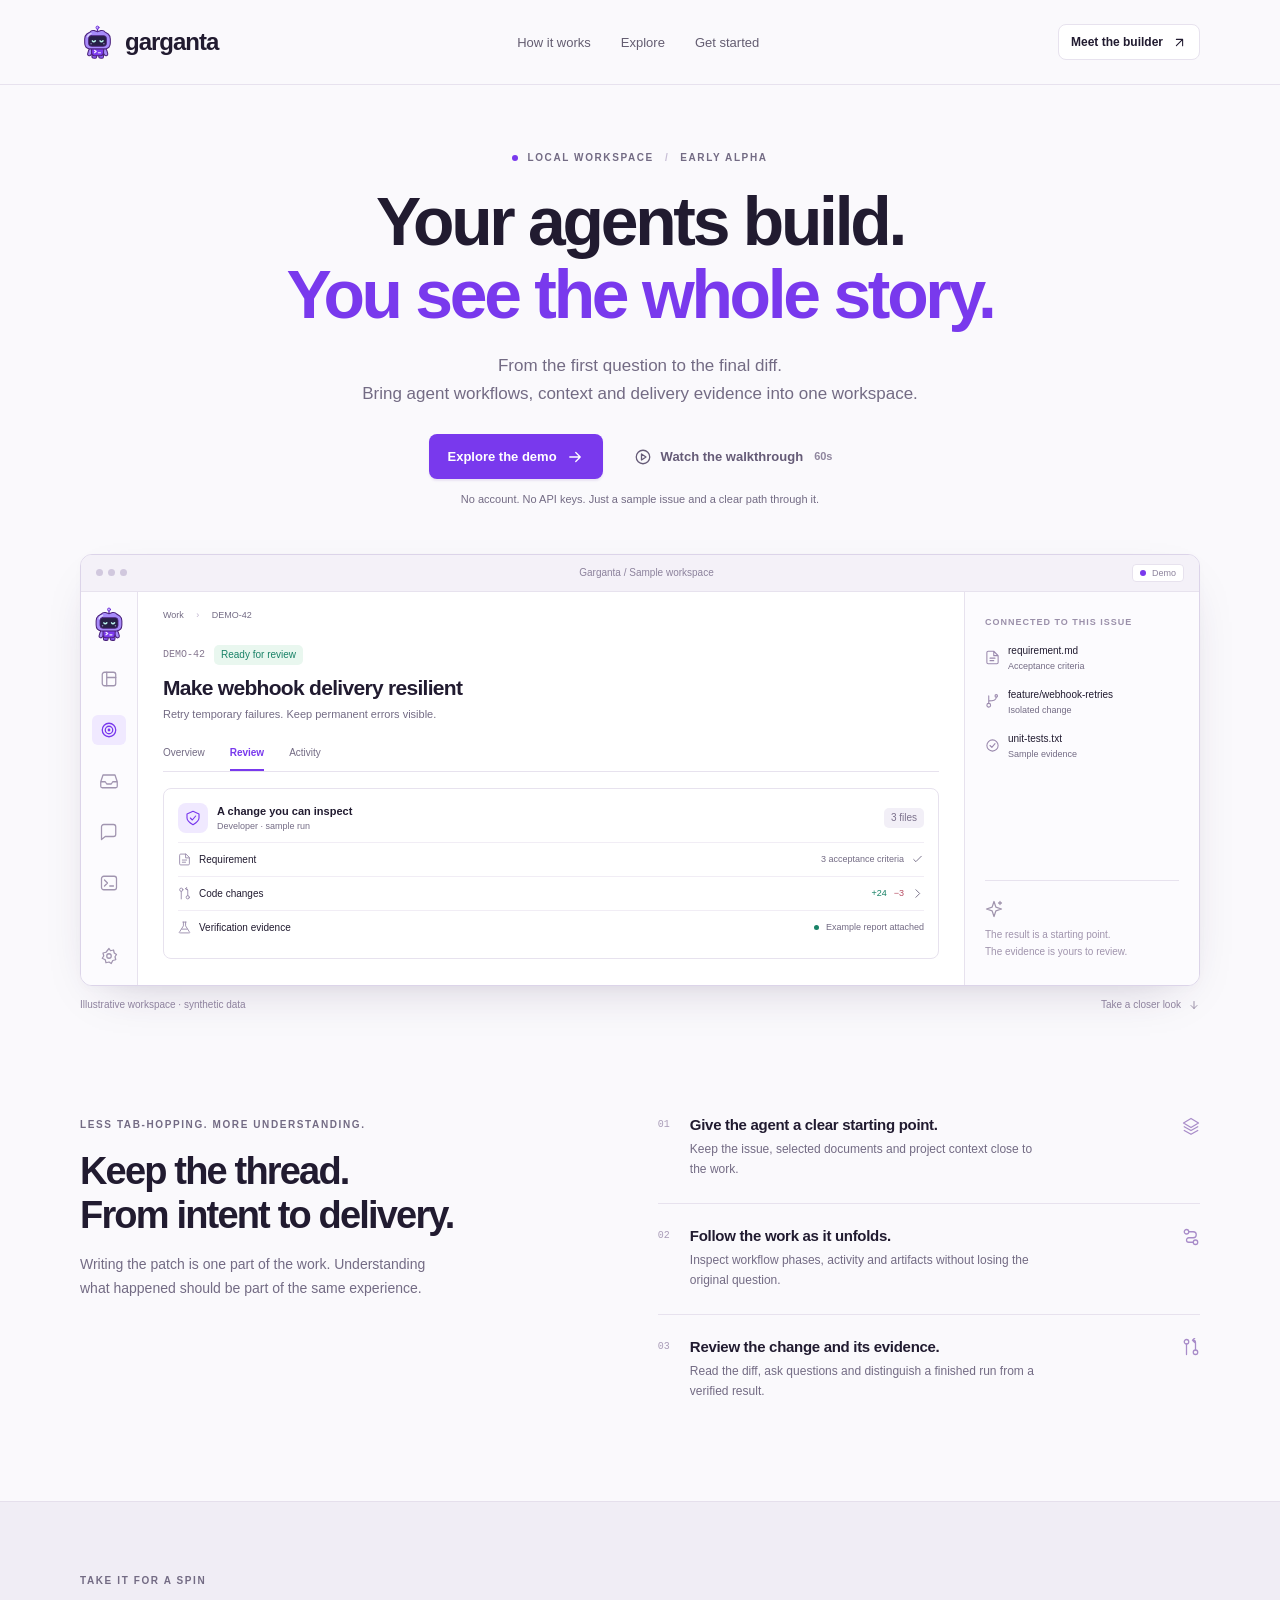
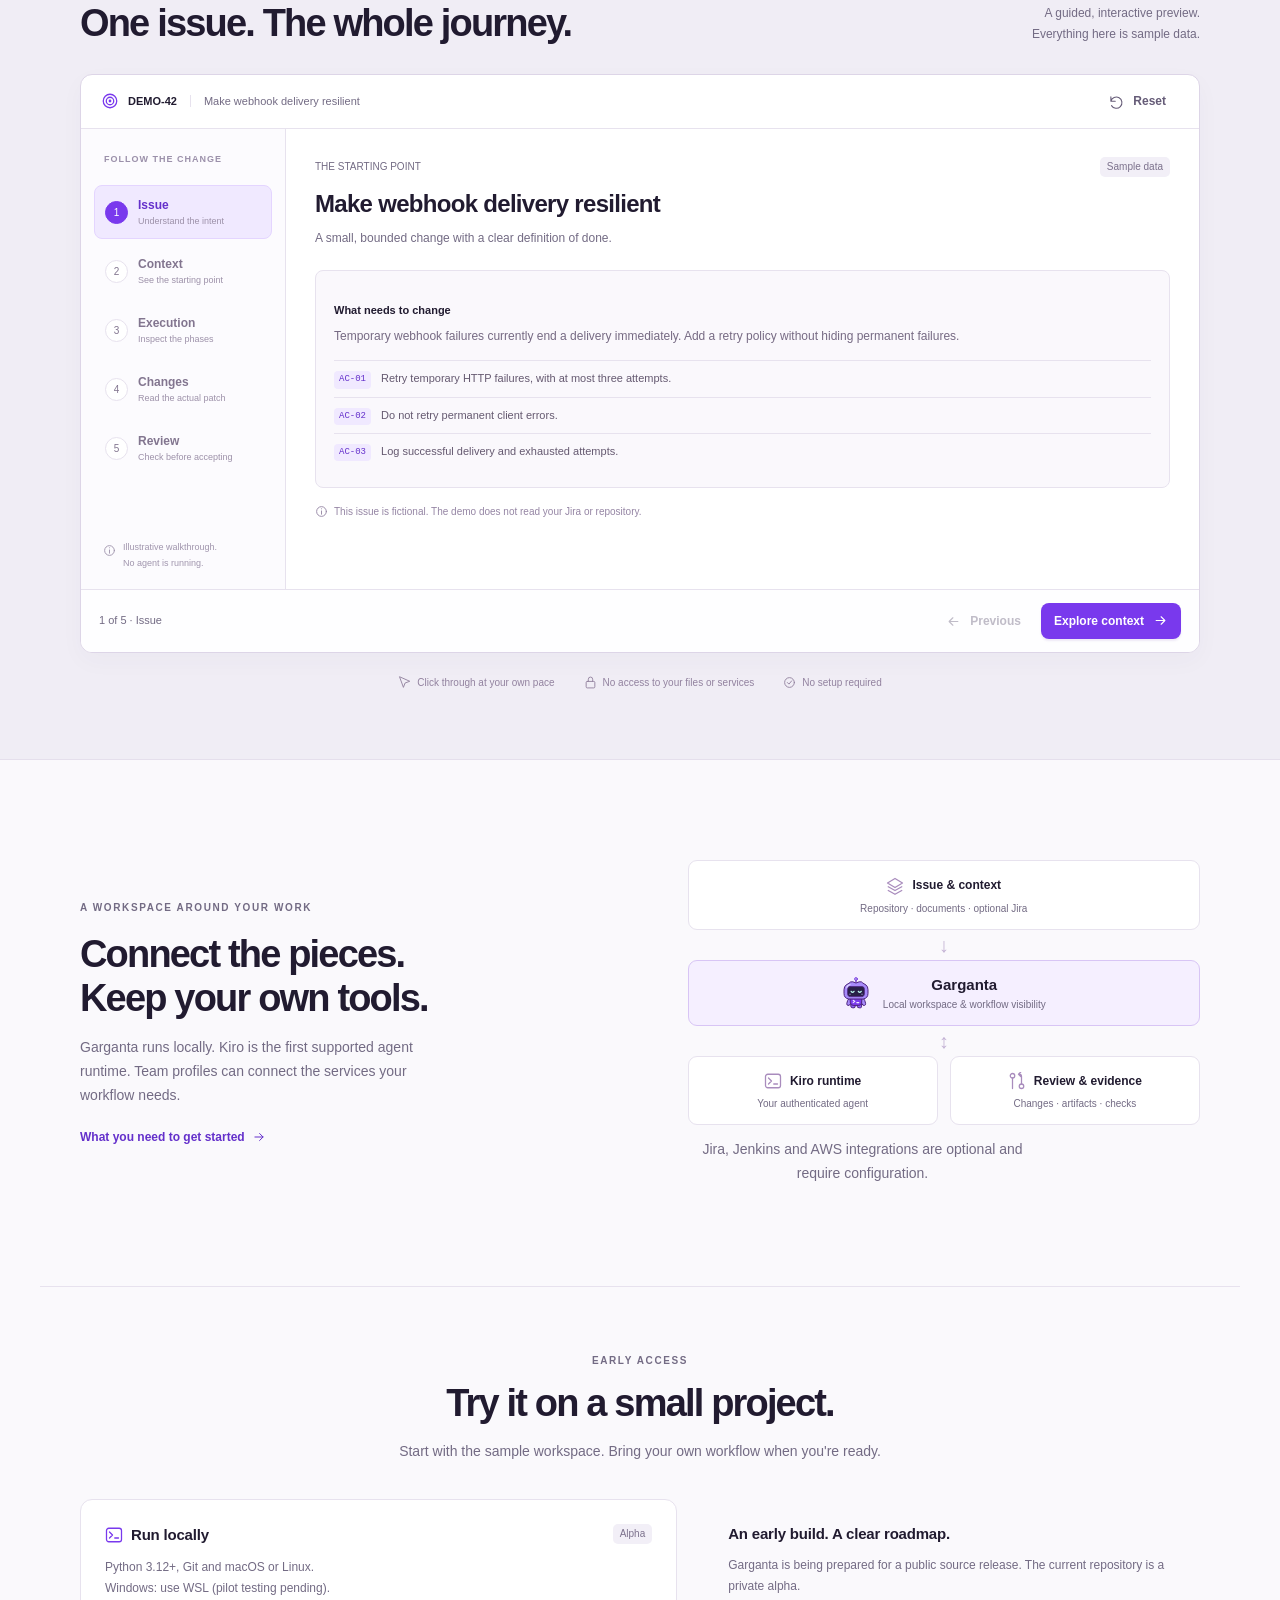
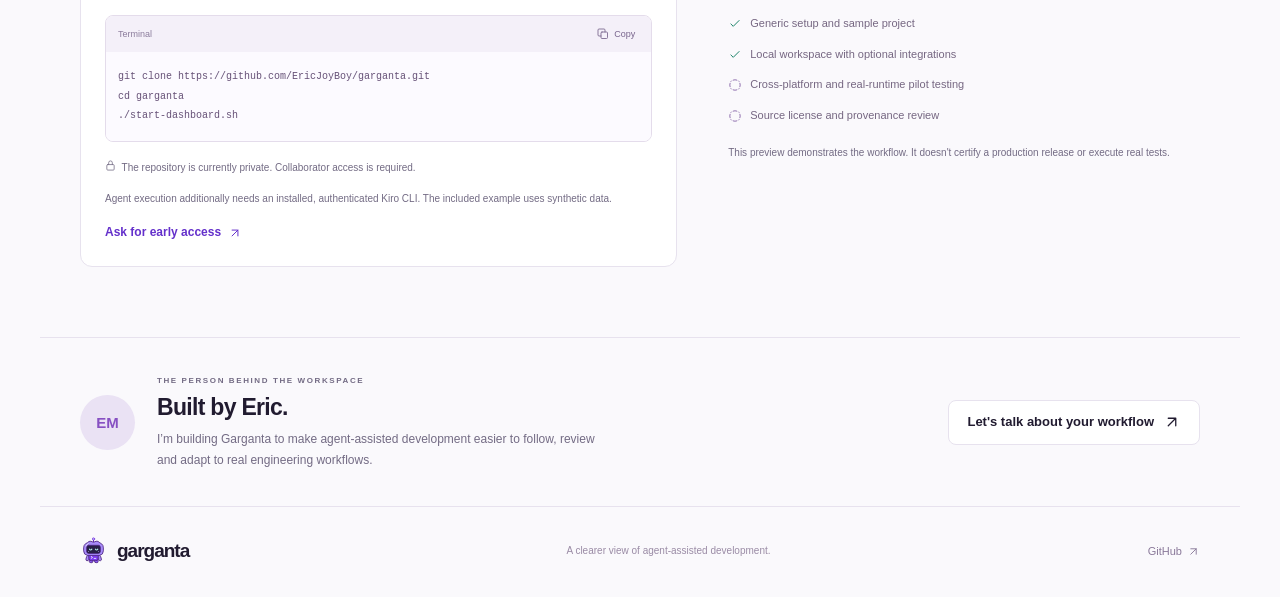
==== index.html @ 580b49d2 "Publish Garganta landing page and sample demo" ====
<!doctype html>
<html lang="en">
<head>
<meta charset="utf-8"><meta name="viewport" content="width=device-width, initial-scale=1">
<meta name="theme-color" content="#faf9fc">
<title>Garganta — From issue to evidence</title>
<meta name="description" content="A local workspace for AI development agents. Follow an issue from context to code, inspect the diff, and review the evidence. Explore the guided demo.">
<meta property="og:title" content="Garganta — From issue to evidence">
<meta property="og:description" content="Your agents build. You see the whole story. Explore an interactive walkthrough with sample data.">
<link rel="canonical" href="https://ericjoyboy.github.io/garganta-website/"><meta property="og:url" content="https://ericjoyboy.github.io/garganta-website/"><meta property="og:type" content="website"><meta property="og:image" content="https://ericjoyboy.github.io/garganta-website/assets/walkthrough-poster.png">
<meta name="twitter:card" content="summary_large_image"><link rel="icon" type="image/svg+xml" href="./assets/robot.svg">
<link rel="stylesheet" href="./style.css"><script defer src="./app.js"></script>
</head>
<body>
<a class="skip-link" href="#main">Skip to content</a>
<header class="site-header"><nav class="nav wrap" aria-label="Main navigation">
<a class="brand" href="#" aria-label="Garganta home"><img src="./assets/robot.svg" width="35" height="42" alt=""><span>garganta</span></a>
<div class="nav-links"><a href="#how-it-works">How it works</a><a href="#demo">Explore</a><a href="#get-started">Get started</a></div>
<a class="button button-small button-outline nav-cta" href="https://github.com/EricJoyBoy" target="_blank" rel="noopener noreferrer">Meet the builder <span data-icon="arrow-up-right"></span></a>
</nav></header>
<main id="main">
<section class="hero wrap">
<div class="eyebrow"><span class="status-dot"></span> LOCAL WORKSPACE <span class="eyebrow-divider">/</span> EARLY ALPHA</div>
<h1>Your agents build.<br><span>You see the whole story.</span></h1>
<p class="hero-copy">From the first question to the final diff.<br class="desktop-break"> Bring agent workflows, context and delivery evidence into one workspace.</p>
<div class="hero-actions"><a class="button button-primary" href="#demo">Explore the demo <span data-icon="arrow-right"></span></a><button class="button button-quiet" id="watch-button"><span data-icon="play-circle"></span> Watch the walkthrough <span class="duration">60s</span></button></div>
<p class="microcopy">No account. No API keys. Just a sample issue and a clear path through it.</p>
<div class="hero-product" aria-label="Illustrative preview of the Garganta workspace">
<div class="product-titlebar"><div class="window-dots"><i></i><i></i><i></i></div><span>Garganta / Sample workspace</span><span class="tag"><span class="status-dot"></span> Demo</span></div>
<div class="product-body">
<aside class="preview-nav" aria-hidden="true"><img src="./assets/robot.svg" alt="" width="30" height="37"><span data-icon="layout"></span><span class="preview-nav-active" data-icon="target"></span><span data-icon="inbox"></span><span data-icon="message-square"></span><span data-icon="terminal"></span><span class="preview-bottom" data-icon="settings"></span></aside>
<div class="preview-content"><div class="preview-breadcrumb">Work <span>›</span> DEMO-42</div><div class="preview-issue-meta"><span class="mono">DEMO-42</span><span class="badge badge-green">Ready for review</span></div><h2>Make webhook delivery resilient</h2><p class="preview-description">Retry temporary failures. Keep permanent errors visible.</p>
<div class="preview-tabs"><span>Overview</span><span class="selected">Review</span><span>Activity</span></div>
<div class="preview-review"><div class="review-title"><span class="icon-tile" data-icon="shield-check"></span><div><strong>A change you can inspect</strong><small>Developer · sample run</small></div><span class="badge badge-muted">3 files</span></div><div class="preview-review-row"><span data-icon="file-text"></span><strong>Requirement</strong><span class="row-trailing">3 acceptance criteria <span data-icon="check"></span></span></div><div class="preview-review-row"><span data-icon="git-pull-request"></span><strong>Code changes</strong><span class="row-trailing"><span class="plus">+24</span> <span class="minus">−3</span> <span data-icon="chevron-right"></span></span></div><div class="preview-review-row"><span data-icon="flask"></span><strong>Verification evidence</strong><span class="row-trailing"><span class="dot-green"></span> Example report attached</span></div></div>
</div><aside class="preview-context"><div class="aside-label">CONNECTED TO THIS ISSUE</div><div class="context-line"><span data-icon="file-text"></span><div>requirement.md<small>Acceptance criteria</small></div></div><div class="context-line"><span data-icon="git-branch"></span><div>feature/webhook-retries<small>Isolated change</small></div></div><div class="context-line"><span data-icon="check-circle"></span><div>unit-tests.txt<small>Sample evidence</small></div></div><div class="preview-note"><span data-icon="sparkles"></span><p>The result is a starting point.<br>The evidence is yours to review.</p></div></aside>
</div>
</div>
<div class="preview-caption"><span>Illustrative workspace · synthetic data</span><a href="#demo">Take a closer look <span data-icon="arrow-down"></span></a></div>
</section>
<section class="principles wrap" id="how-it-works"><div class="section-intro"><p class="eyebrow">LESS TAB-HOPPING. MORE UNDERSTANDING.</p><h2>Keep the thread.<br>From intent to delivery.</h2><p>Writing the patch is one part of the work. Understanding what happened should be part of the same experience.</p></div><div class="principle-list"><article><span class="principle-number">01</span><div><h3>Give the agent a clear starting point.</h3><p>Keep the issue, selected documents and project context close to the work.</p></div><span data-icon="layers"></span></article><article><span class="principle-number">02</span><div><h3>Follow the work as it unfolds.</h3><p>Inspect workflow phases, activity and artifacts without losing the original question.</p></div><span data-icon="route"></span></article><article><span class="principle-number">03</span><div><h3>Review the change and its evidence.</h3><p>Read the diff, ask questions and distinguish a finished run from a verified result.</p></div><span data-icon="git-pull-request"></span></article></div></section>
<section class="demo-section" id="demo"><div class="wrap"><div class="demo-section-heading"><div><p class="eyebrow">TAKE IT FOR A SPIN</p><h2>One issue. The whole journey.</h2></div><p>A guided, interactive preview.<br>Everything here is sample data.</p></div>
<div class="demo-shell"><div class="demo-toolbar"><div><span data-icon="target"></span><strong>DEMO-42</strong><span class="toolbar-separator"></span><span class="demo-toolbar-title">Make webhook delivery resilient</span></div><button id="reset-demo" class="button button-small button-quiet"><span data-icon="rotate-ccw"></span> Reset</button></div>
<div class="demo-layout"><nav class="demo-steps" aria-label="Demo stages"><p class="aside-label">FOLLOW THE CHANGE</p><div id="step-navigation"></div><div class="demo-sample-label"><span data-icon="info"></span><p>Illustrative walkthrough.<br>No agent is running.</p></div></nav><div class="demo-panel" id="demo-panel" tabindex="-1"></div></div>
<div class="demo-footer"><span id="demo-progress" class="microcopy"></span><div><button id="previous-step" class="button button-small button-quiet"><span data-icon="arrow-left"></span> Previous</button><button id="next-step" class="button button-small button-primary">Explore context <span data-icon="arrow-right"></span></button></div></div></div>
<div class="demo-reassurance"><span><span data-icon="mouse-pointer"></span> Click through at your own pace</span><span><span data-icon="lock"></span> No access to your files or services</span><span><span data-icon="check-circle"></span> No setup required</span></div>
</div></section>
<section class="architecture wrap"><div><p class="eyebrow">A WORKSPACE AROUND YOUR WORK</p><h2>Connect the pieces.<br>Keep your own tools.</h2><p>Garganta runs locally. Kiro is the first supported agent runtime. Team profiles can connect the services your workflow needs.</p><a class="text-link" href="#get-started">What you need to get started <span data-icon="arrow-right"></span></a></div><div class="architecture-diagram" aria-label="Garganta connects the issue and context, Kiro runtime, and review evidence"><div class="diagram-node"><span data-icon="layers"></span><strong>Issue & context</strong><small>Repository · documents · optional Jira</small></div><div class="diagram-connector">↓</div><div class="diagram-node diagram-primary"><img src="./assets/robot.svg" alt="" width="28" height="34"><div><strong>Garganta</strong><small>Local workspace & workflow visibility</small></div></div><div class="diagram-connector">↕</div><div class="diagram-pair"><div class="diagram-node"><span data-icon="terminal"></span><strong>Kiro runtime</strong><small>Your authenticated agent</small></div><div class="diagram-node"><span data-icon="git-pull-request"></span><strong>Review & evidence</strong><small>Changes · artifacts · checks</small></div></div><p class="diagram-caption">Jira, Jenkins and AWS integrations are optional and require configuration.</p></div></section>
<section class="start-section wrap" id="get-started"><div class="start-heading"><p class="eyebrow">EARLY ACCESS</p><h2>Try it on a small project.</h2><p>Start with the sample workspace. Bring your own workflow when you're ready.</p></div><div class="start-grid"><article class="installation"><div class="installation-title"><span data-icon="terminal"></span><h3>Run locally</h3><span class="badge badge-muted">Alpha</span></div><p>Python 3.12+, Git and macOS or Linux.<br>Windows: use WSL (pilot testing pending).</p><div class="command-block"><div><span>Terminal</span><button id="copy-install" aria-label="Copy installation commands"><span data-icon="copy"></span><span id="copy-label">Copy</span></button></div><pre><code>git clone https://github.com/EricJoyBoy/garganta.git
cd garganta
./start-dashboard.sh</code></pre></div><p class="installation-note"><span data-icon="lock"></span> The repository is currently private. Collaborator access is required.</p><p class="installation-note">Agent execution additionally needs an installed, authenticated Kiro CLI. The included example uses synthetic data.</p><a class="text-link" href="https://github.com/EricJoyBoy" target="_blank" rel="noopener noreferrer">Ask for early access <span data-icon="arrow-up-right"></span></a></article><article class="release-status"><h3>An early build. A clear roadmap.</h3><p>Garganta is being prepared for a public source release. The current repository is a private alpha.</p><ul><li><span data-icon="check"></span> Generic setup and sample project</li><li><span data-icon="check"></span> Local workspace with optional integrations</li><li><span data-icon="circle-dashed"></span> Cross-platform and real-runtime pilot testing</li><li><span data-icon="circle-dashed"></span> Source license and provenance review</li></ul><p class="status-footnote">This preview demonstrates the workflow. It doesn't certify a production release or execute real tests.</p></article></div></section>
<section class="builder-section wrap" id="builder"><div class="builder-mark">EM</div><div><p class="eyebrow">THE PERSON BEHIND THE WORKSPACE</p><h2>Built by Eric.</h2><p>I’m building Garganta to make agent-assisted development easier to follow, review and adapt to real engineering workflows.</p></div><a class="button button-outline" href="https://github.com/EricJoyBoy" target="_blank" rel="noopener noreferrer">Let's talk about your workflow <span data-icon="arrow-up-right"></span></a></section>
</main>
<footer class="wrap site-footer"><a class="brand" href="#"><img src="./assets/robot.svg" width="27" height="33" alt=""><span>garganta</span></a><span>A clearer view of agent-assisted development.</span><a href="https://github.com/EricJoyBoy" target="_blank" rel="noopener noreferrer">GitHub <span data-icon="arrow-up-right"></span></a></footer>
<dialog id="walkthrough-dialog" aria-labelledby="walkthrough-title"><div class="dialog-top"><div><p class="eyebrow">60-SECOND WALKTHROUGH</p><h2 id="walkthrough-title">From issue to evidence.</h2></div><button id="close-walkthrough" class="icon-button" aria-label="Close walkthrough"><span data-icon="x"></span></button></div><p class="walkthrough-disclaimer">Visual walkthrough · synthetic data · no live agent execution</p><video id="walkthrough-video" controls playsinline preload="none" poster="./assets/walkthrough-poster.png"><source src="./assets/walkthrough.webm" type="video/webm"><track kind="captions" src="./assets/walkthrough.vtt" srclang="en" label="English" default>Your browser does not support this video.</video><a class="text-link" href="#demo" id="try-after-video">Explore it yourself <span data-icon="arrow-right"></span></a></dialog>
<div class="toast" id="toast" role="status" aria-live="polite"></div>
</body></html>
---- style.css ----
:root{--bg:#faf9fc;--surface:#fff;--ink:#211b30;--muted:#736b84;--line:#e7e2ee;--purple:#7939ed;--purple-dark:#6430cb;--purple-soft:#f0e9ff;--green:#198267;--green-soft:#e9f7ef;--red:#b74b61;--radius:12px;font-family:Inter,ui-sans-serif,-apple-system,BlinkMacSystemFont,"Segoe UI",sans-serif;color:var(--ink);background:var(--bg);font-synthesis:none;scroll-behavior:auto;scroll-padding-top:90px}*{box-sizing:border-box}body{margin:0}button,a,input{ -webkit-tap-highlight-color:transparent}button{font:inherit;cursor:pointer}button:disabled{cursor:default;opacity:.4}a{color:inherit;text-decoration:none}button,a{touch-action:manipulation}button:focus-visible,a:focus-visible,[tabindex]:focus-visible{outline:3px solid #b493f5;outline-offset:4px}button:focus:not(:focus-visible),[tabindex]:focus:not(:focus-visible){outline:none}svg{display:inline-block;width:18px;height:18px;vertical-align:middle;flex-shrink:0}h1,h2,h3,p{margin:0}h1,h2{font-weight:650;letter-spacing:-.048em}p{line-height:1.7}.wrap{max-width:1200px;margin:auto;padding-left:40px;padding-right:40px}.site-header{border-bottom:1px solid var(--line);background:rgba(250,249,252,.95)}.nav{height:84px;display:flex;align-items:center;justify-content:space-between;gap:30px}.brand{display:inline-flex;align-items:center;gap:10px;font-size:24px;font-weight:720;letter-spacing:-1px}.brand img{object-fit:contain}.nav-links{display:flex;align-items:center;gap:30px;font-size:13px;font-weight:500;color:#645d71}.nav-links a:hover{color:var(--purple)}.button{display:inline-flex;align-items:center;justify-content:center;gap:9px;min-height:45px;padding:11px 18px;font-size:13px;font-weight:600;border-radius:8px;border:1px solid transparent;transition:background .16s,box-shadow .16s,transform .16s;line-height:1.35;white-space:nowrap}.button-primary{background:var(--purple);color:white;box-shadow:0 2px 2px #6030a41a}.button-primary:hover{background:var(--purple-dark);box-shadow:0 4px 12px #7636d52a;transform:translateY(-1px)}.button-outline{background:var(--surface);border-color:var(--line)}.button-outline:hover{border-color:#c9b7e6;background:#faf7ff}.button-quiet{color:#655b77;background:transparent}.button-quiet:hover{background:var(--purple-soft);color:var(--purple-dark)}.button-small{padding:8px 12px;min-height:36px;font-size:12px}.button-small svg{width:15px;height:15px}.duration{color:#8f869e;font-size:11px;margin-left:2px}.hero{text-align:center;padding-top:67px}.eyebrow{font-size:10px;font-weight:650;letter-spacing:1.6px;color:var(--muted);display:flex;gap:9px;align-items:center}.hero>.eyebrow{justify-content:center}.eyebrow-divider{color:#c7bed5;margin:0 2px}.status-dot{display:inline-block;width:6px;height:6px;background:var(--purple);border-radius:50%;flex-shrink:0}.hero h1{font-size:clamp(42px,5.3vw,69px);line-height:1.08;margin:22px 0 20px}.hero h1>span{color:var(--purple)}.hero-copy{font-size:17px;color:var(--muted);line-height:1.7}.hero-actions{display:flex;align-items:center;justify-content:center;gap:12px;margin:25px 0 12px}.microcopy{font-size:11px;color:var(--muted);line-height:1.6}.hero-product{margin-top:45px;border:1px solid #dcd4e9;border-radius:12px;overflow:hidden;text-align:left;box-shadow:0 18px 50px -25px #35204f45,0 3px 8px #40246905;background:#fff}.product-titlebar{height:37px;background:#f4f1f8;border-bottom:1px solid var(--line);display:flex;align-items:center;justify-content:space-between;padding:0 15px;color:#8c829c;font-size:10px}.window-dots{display:flex;gap:5px;width:65px}.window-dots i{width:7px;height:7px;background:#d1c8de;border-radius:50%}.tag{display:flex;align-items:center;gap:6px;background:#fff;padding:3px 7px;border:1px solid var(--line);border-radius:4px;font-size:9px}.product-body{display:grid;grid-template-columns:57px minmax(0,1fr) 235px;min-height:387px}.preview-nav{padding:14px 0;display:flex;align-items:center;flex-direction:column;gap:21px;border-right:1px solid var(--line);background:#fcfbfe;color:#a195b0}.preview-nav>span{display:flex;align-items:center;justify-content:center;width:34px;height:30px;border-radius:6px}.preview-nav>span.preview-nav-active{background:var(--purple-soft);color:var(--purple)}.preview-bottom{margin-top:auto}.preview-content{padding:18px 25px 26px;min-width:0}.preview-breadcrumb{font-size:9px;color:var(--muted);margin-bottom:25px}.preview-breadcrumb span{margin:0 10px;color:#beb3ce}.preview-issue-meta{display:flex;gap:9px;align-items:center}.mono{font-family:ui-monospace,SFMono-Regular,Consolas,monospace;font-size:10px;color:#867890}.badge{display:inline-flex;align-items:center;gap:5px;padding:4px 7px;font-size:10px;font-weight:500;border-radius:5px;white-space:nowrap;line-height:1.2}.badge-green{background:var(--green-soft);color:var(--green)}.badge-muted{background:#f2eff7;color:#7c718c}.badge-purple{background:var(--purple-soft);color:var(--purple-dark)}.badge-amber{background:#fff5dc;color:#96621f}.preview-content>h2{font-size:21px;letter-spacing:-.7px;margin:11px 0 5px}.preview-description{font-size:11px;color:var(--muted)}.preview-tabs{display:flex;gap:25px;margin-top:23px;border-bottom:1px solid var(--line);color:var(--muted);font-size:10px}.preview-tabs>span{padding:0 0 11px}.preview-tabs .selected{border-bottom:2px solid var(--purple);color:var(--purple);font-weight:650}.preview-review{border:1px solid var(--line);border-radius:8px;margin-top:16px;padding:14px}.review-title{display:flex;align-items:center;gap:9px;margin-bottom:9px;font-size:11px}.review-title small{display:block;color:var(--muted);font-size:9px;margin-top:4px}.review-title>.badge{margin-left:auto}.icon-tile{display:inline-flex;align-items:center;justify-content:center;width:30px;height:30px;background:var(--purple-soft);color:var(--purple);border-radius:8px;flex-shrink:0}.icon-tile svg{width:16px;height:16px}.preview-review-row{display:flex;gap:8px;align-items:center;border-top:1px solid #f1edf5;padding:10px 0;font-size:10px}.preview-review-row>span:first-child{color:#9a8dad}.preview-review-row svg{width:13px;height:13px}.preview-review-row strong{font-weight:500}.row-trailing{margin-left:auto;color:var(--muted);display:flex;align-items:center;gap:7px;font-size:9px}.plus{color:var(--green)}.minus{color:var(--red)}.dot-green{width:5px;height:5px;border-radius:50%;background:var(--green);display:inline-block}.preview-context{background:#fcfbfe;border-left:1px solid var(--line);padding:25px 20px;display:flex;flex-direction:column;gap:18px}.aside-label{font-size:9px;font-weight:650;letter-spacing:1px;color:#9b90aa}.context-line{display:flex;align-items:center;gap:8px;font-size:10px}.context-line>span{color:#9b8aae}.context-line svg{width:15px;height:15px}.context-line small{font-size:9px;display:block;color:var(--muted);margin-top:5px}.preview-note{border-top:1px solid var(--line);padding-top:18px;margin-top:auto;color:#a094ad}.preview-note p{font-size:10px;margin-top:8px;line-height:1.7}.preview-caption{display:flex;justify-content:space-between;align-items:center;margin-top:13px;font-size:10px;color:#8e829e}.preview-caption a{display:flex;align-items:center;gap:7px}.preview-caption svg{width:12px;height:12px}.principles{display:grid;grid-template-columns:1fr 1.1fr;gap:85px;padding-top:105px;padding-bottom:100px}.section-intro h2,.architecture h2{font-size:38px;line-height:1.16;margin:16px 0}.section-intro>p:last-child,.architecture>div>p:not(.eyebrow){font-size:14px;color:var(--muted);max-width:350px}.principle-list{padding-top:0}.principle-list article{display:flex;gap:20px;align-items:flex-start;padding:23px 0;border-bottom:1px solid var(--line)}.principle-list article:first-child{padding-top:0}.principle-list article:last-child{border:0;padding-bottom:0}.principle-number{font-size:10px;color:#aa9db8;font-family:ui-monospace,monospace;padding-top:3px}.principle-list h3{font-size:15px;font-weight:600;letter-spacing:-.3px;margin-bottom:6px}.principle-list p{font-size:12px;color:var(--muted);max-width:350px}.principle-list article>span:last-child{color:#a88cc9;margin-left:auto}.demo-section{background:#f0edf5;padding:70px 0;border-block:1px solid #e5dfec}.demo-section-heading{display:flex;align-items:flex-end;justify-content:space-between;gap:20px;margin-bottom:27px}.demo-section-heading h2,.start-heading h2{font-size:38px;margin-top:12px;line-height:1.2}.demo-section-heading>p{font-size:12px;color:var(--muted);text-align:right;line-height:1.7;padding-bottom:3px}.demo-shell{border:1px solid #ddd5e7;border-radius:12px;background:#fff;box-shadow:0 8px 24px #46345c08;overflow:hidden;scroll-margin-top:20px}.demo-toolbar{height:54px;padding:0 20px;display:flex;align-items:center;justify-content:space-between;gap:12px;border-bottom:1px solid var(--line)}.demo-toolbar>div{display:flex;align-items:center;gap:9px;font-size:11px;min-width:0}.demo-toolbar>div>span:first-child{color:var(--purple)}.demo-toolbar strong{white-space:nowrap;font-size:11px}.demo-toolbar-title{color:var(--muted);overflow:hidden;white-space:nowrap;text-overflow:ellipsis}.toolbar-separator{width:1px;height:12px;background:var(--line);margin-inline:4px}.demo-layout{display:grid;grid-template-columns:205px minmax(0,1fr);min-height:460px}.demo-steps{background:#fcfbfe;border-right:1px solid var(--line);padding:23px 13px 18px;display:flex;flex-direction:column}.demo-steps>.aside-label{margin:0 10px 18px}.step-button{display:flex;align-items:center;gap:10px;width:100%;text-align:left;border:1px solid transparent;border-radius:8px;background:transparent;padding:12px 10px;margin-bottom:5px;color:#82758f}.step-button .step-number{width:23px;height:23px;display:flex;align-items:center;justify-content:center;border:1px solid var(--line);border-radius:50%;font-size:10px;background:#fff;flex-shrink:0}.step-button strong{display:block;font-size:12px;font-weight:550}.step-button small{display:block;font-size:9px;margin-top:4px;font-weight:400;color:#9d91a9}.step-button[aria-current="step"]{background:#f0e9ff;color:var(--purple-dark);border-color:#e4d5ff}.step-button[aria-current="step"] .step-number{background:var(--purple);color:#fff;border-color:var(--purple)}.step-button.visited:not([aria-current]) .step-number{color:var(--green);background:#f0faf5}.step-button:hover{background:#f5f1fa}.demo-sample-label{display:flex;gap:7px;padding:20px 9px 0;margin-top:auto;color:#a095ad}.demo-sample-label p{font-size:9px;line-height:1.7}.demo-sample-label svg{height:13px;width:13px}.demo-panel{padding:28px 29px;min-width:0}.panel-kicker{display:flex;align-items:center;justify-content:space-between;gap:15px;color:var(--muted);font-size:10px;margin-bottom:12px}.panel-title{font-size:24px;letter-spacing:-.7px;line-height:1.25}.panel-description{font-size:12px;color:var(--muted);margin-top:9px;max-width:620px;line-height:1.7}.issue-brief{margin-top:22px;padding:18px;background:#faf8fc;border:1px solid var(--line);border-radius:8px}.small-heading{font-size:11px;font-weight:650;margin-bottom:10px}.issue-brief p{font-size:12px;color:#766a83}.criteria{padding:0;list-style:none;margin:14px 0 0}.criteria li{display:flex;align-items:flex-start;gap:10px;font-size:11px;color:#655970;line-height:1.7;padding:8px 0;border-top:1px solid var(--line)}.criteria li>span{background:var(--purple-soft);color:var(--purple-dark);border-radius:4px;padding:1px 5px;font-size:9px;font-family:ui-monospace,monospace;white-space:nowrap;margin-top:2px}.inline-note{font-size:10px;color:#9585a4;display:flex;align-items:flex-start;gap:6px;margin-top:15px;line-height:1.7}.inline-note svg{width:13px;height:13px;margin-top:2px}.source-list{display:grid;gap:8px;margin-top:20px}.source-button{padding:12px 14px;background:#fff;border:1px solid var(--line);border-radius:7px;display:flex;align-items:center;gap:10px;text-align:left}.source-button svg{color:#9d8bae;width:16px;height:16px}.source-button>span:nth-child(2){flex:1}.source-button strong{font-size:11px;display:block;font-weight:550}.source-button small{font-size:9px;color:var(--muted);display:block;margin-top:5px}.source-button[aria-pressed="true"]{border-color:#cdb5ef;background:#fcfaff}.source-button:hover{border-color:#bfa9da}.source-preview{margin-top:12px;border-radius:7px;background:#f8f5fc;padding:13px 15px;border:1px solid #ede5f5;font-size:11px;color:#736381;min-height:91px}.source-preview strong{display:block;font-size:10px;color:#453650;margin-bottom:5px}.source-preview code{font-family:ui-monospace,monospace;font-size:10px;overflow-wrap:anywhere}.source-preview p{line-height:1.7}.execution-head{display:flex;justify-content:space-between;align-items:center;gap:10px;margin-top:22px;padding-bottom:12px;border-bottom:1px solid var(--line)}.execution-head span{font-size:10px;color:var(--muted)}.phase-list{list-style:none;padding:0;margin:0}.phase-list li{display:flex;gap:12px;align-items:center;padding:13px 0;border-bottom:1px solid #f0ebf5}.phase-check{width:24px;height:24px;border-radius:50%;display:flex;align-items:center;justify-content:center;color:var(--green);background:#edf8f2;flex-shrink:0}.phase-check svg{width:13px;height:13px}.phase-copy{flex:1}.phase-copy strong{font-size:11px;display:block;font-weight:550}.phase-copy small{font-size:9px;display:block;margin-top:4px;color:var(--muted)}.phase-time{font-size:10px;color:#9c90a7;font-family:ui-monospace,monospace}.diff-file-tabs{display:flex;gap:5px;overflow-x:auto;padding:0 0 7px;margin-top:17px}.file-button{font-family:ui-monospace,monospace;font-size:10px;padding:7px 9px;background:#fff;color:#7e708e;border:1px solid var(--line);border-radius:5px;white-space:nowrap}.file-button[aria-pressed=true]{color:var(--purple-dark);background:var(--purple-soft);border-color:#dfccfa}.diff-container{border:1px solid var(--line);border-radius:7px;overflow:hidden;margin-top:3px}.diff-heading{display:flex;align-items:center;justify-content:space-between;gap:10px;background:#f8f6fb;border-bottom:1px solid var(--line);padding:10px 12px;font-size:9px;color:#7c6c8a}.diff-heading code{overflow-wrap:anywhere}.diff-code{overflow:auto;background:#fff;margin:0;padding:7px 0;font-family:ui-monospace,SFMono-Regular,Consolas,monospace;font-size:10px;line-height:1.9}.code-line{display:block;min-width:max-content;padding:0 12px 0 0}.line-no{display:inline-block;width:32px;text-align:right;padding-right:9px;user-select:none;color:#ad9fb8}.code-sign{display:inline-block;width:16px;color:#9b88a9}.code-add{background:#eff9f1}.code-add .code-sign{color:#239669}.code-remove{background:#fff0f1}.code-remove .code-sign{color:#c86678}.syntax-key{color:#8247b9}.syntax-string{color:#2c806d}.diff-stats{color:var(--green);white-space:nowrap}.review-file{display:flex;align-items:center;gap:6px;font-size:10px;color:#84758e;margin-top:12px}.review-file input{accent-color:var(--purple);width:13px;height:13px}.check-list{margin-top:18px;border:1px solid var(--line);border-radius:8px;overflow:hidden}.evidence-button{width:100%;display:flex;align-items:center;gap:10px;padding:12px 14px;border:0;border-bottom:1px solid var(--line);background:#fff;text-align:left}.evidence-button:last-child{border-bottom:0}.evidence-button:hover{background:#fcfaff}.evidence-button>span:first-child{color:var(--green)}.evidence-button svg{width:16px;height:16px}.evidence-button>span:nth-child(2){flex:1}.evidence-button strong{font-size:11px;font-weight:550;display:block}.evidence-button small{font-size:9px;color:var(--muted);display:block;margin-top:4px}.evidence-content{margin:0;background:#f8f6fb;padding:13px 16px;font-size:10px;line-height:1.8;color:#5a4c68;font-family:ui-monospace,monospace;white-space:pre-wrap;overflow-wrap:anywhere}.review-callout{display:flex;gap:10px;align-items:center;padding:12px 14px;border:1px solid #d7ebdf;background:#f3faf6;border-radius:7px;margin-top:17px}.review-callout>span{color:var(--green)}.review-callout strong{font-size:11px;display:block}.review-callout p{font-size:10px;color:#6a8276;margin-top:3px}.review-action{display:flex;gap:10px;align-items:center;margin-top:16px;flex-wrap:wrap}.review-action>span{font-size:10px;color:var(--muted)}.demo-footer{display:flex;justify-content:space-between;align-items:center;border-top:1px solid var(--line);padding:13px 18px;gap:15px;background:#fefeff}.demo-footer>div{display:flex;align-items:center;gap:7px}.demo-reassurance{display:flex;align-items:center;justify-content:center;gap:29px;margin-top:23px;font-size:10px;color:#92829f}.demo-reassurance>span{display:flex;gap:6px;align-items:center}.demo-reassurance svg{width:13px;height:13px}.architecture{display:grid;grid-template-columns:1fr 1fr;gap:95px;align-items:center;padding-top:100px;padding-bottom:100px}.text-link{display:inline-flex;align-items:center;gap:7px;color:var(--purple-dark);font-size:12px;font-weight:550;line-height:1.6}.text-link svg{width:14px;height:14px}.architecture .text-link{margin-top:20px}.architecture-diagram{text-align:center}.diagram-node{background:#fff;border:1px solid var(--line);border-radius:9px;padding:15px;display:flex;align-items:center;justify-content:center;gap:8px;flex-wrap:wrap}.diagram-node>span{color:#a98cbd}.diagram-node strong{font-size:12px;font-weight:550}.diagram-node small{display:block;width:100%;font-size:10px;color:var(--muted)}.diagram-primary{border-color:#d8c5f5;background:#f5efff;gap:13px}.diagram-primary strong{font-size:15px}.diagram-primary small{font-size:10px;margin-top:5px}.diagram-connector{font-size:20px;line-height:30px;color:#c3b2d4}.diagram-pair{display:grid;grid-template-columns:1fr 1fr;gap:12px}.diagram-caption{font-size:9px;color:#9b8ba7;margin-top:13px;line-height:1.7}.start-section{padding-top:65px;padding-bottom:70px;border-top:1px solid var(--line)}.start-heading{text-align:center}.start-heading .eyebrow{justify-content:center}.start-heading>p:last-child{color:var(--muted);font-size:14px;margin-top:13px}.start-grid{display:grid;grid-template-columns:1.25fr 1fr;gap:45px;margin-top:36px}.installation,.release-status{padding:24px;border:1px solid var(--line);border-radius:12px;background:#fff}.installation-title{display:flex;align-items:center;gap:8px}.installation-title>span:first-child{color:var(--purple)}.installation-title .badge{margin-left:auto}.start-grid h3{font-size:15px;letter-spacing:-.2px;font-weight:600}.installation>p,.release-status>p{font-size:12px;color:var(--muted);margin-top:13px}.command-block{border:1px solid #e4dceb;border-radius:8px;overflow:hidden;margin:17px 0}.command-block>div{display:flex;justify-content:space-between;align-items:center;padding:8px 12px;background:#f4f0f9;font-size:9px;color:#8b7c9c}.command-block button{display:flex;align-items:center;gap:5px;font-size:9px;background:transparent;border:0;color:#78648d;padding:4px}.command-block button svg{width:12px;height:12px}.command-block pre{margin:0;padding:15px 12px;background:#fcfaff;overflow:auto;font:10px/1.95 ui-monospace,monospace;color:#665177}.installation>p.installation-note{font-size:10px;line-height:1.8}.installation-note>span svg{width:11px;height:11px;vertical-align:baseline;margin-right:3px}.installation .text-link{margin-top:15px}.release-status{background:transparent;border:0;padding:26px 6px}.release-status ul{list-style:none;padding:0;margin:19px 0}.release-status li{font-size:11px;display:flex;gap:8px;align-items:center;line-height:1.6;margin-bottom:13px;color:#766782}.release-status li svg{width:14px;height:14px;color:#9274b1}.release-status li:nth-child(-n+2) svg{color:var(--green)}.release-status>p.status-footnote{font-size:10px}.builder-section{display:flex;align-items:center;gap:22px;padding-top:36px;padding-bottom:36px;border-top:1px solid var(--line);border-bottom:1px solid var(--line)}.builder-mark{width:55px;height:55px;border-radius:50%;display:flex;align-items:center;justify-content:center;background:#eae2f4;color:#8750c2;font-size:15px;font-weight:650;flex-shrink:0}.builder-section>div:nth-child(2){flex:1}.builder-section h2{font-size:23px;margin-top:7px;letter-spacing:-.7px}.builder-section p:not(.eyebrow){max-width:460px;font-size:12px;color:var(--muted);margin-top:8px}.builder-section .eyebrow{font-size:8px}.site-footer{display:flex;gap:20px;align-items:center;justify-content:space-between;padding-top:27px;padding-bottom:30px}.site-footer .brand{font-size:19px}.site-footer>span{font-size:10px;color:#9a8ba5}.site-footer>a:last-child{display:flex;gap:5px;align-items:center;font-size:11px;color:#897899}.site-footer>a:last-child svg{height:13px;width:13px}.skip-link{position:fixed;left:20px;top:-60px;z-index:30;background:#fff;padding:12px;border-radius:7px;color:var(--purple)}.skip-link:focus{top:12px}.toast{position:fixed;bottom:25px;left:50%;transform:translate(-50%,20px);border:1px solid #d9c8ef;border-radius:9px;background:#fff;padding:12px 20px;font-size:12px;box-shadow:0 5px 30px #37214d18;opacity:0;pointer-events:none;transition:.2s;z-index:50;max-width:90vw;text-align:center}.toast.show{opacity:1;transform:translate(-50%,0)}dialog{border:1px solid var(--line);border-radius:14px;padding:23px;width:min(960px,94vw);color:var(--ink);background:var(--bg);max-height:90vh;overflow:auto}dialog::backdrop{background:#21182e9e;backdrop-filter:blur(5px)}.dialog-top{display:flex;align-items:flex-start;justify-content:space-between;gap:15px}.dialog-top h2{font-size:26px;margin-top:9px}.icon-button{border:1px solid var(--line);border-radius:7px;background:#fff;padding:7px;display:inline-flex;color:var(--muted)}.walkthrough-disclaimer{font-size:10px;color:var(--muted);margin:12px 0}video{width:100%;display:block;border:1px solid var(--line);border-radius:8px;background:#f0edf5;aspect-ratio:16/10;object-fit:contain}dialog .text-link{margin-top:15px}[hidden]{display:none!important}@media(min-width:1450px){.wrap{max-width:1260px}.hero{padding-top:76px}.hero-product{margin-top:50px}.product-body{min-height:410px}.preview-content{padding:22px 32px}.preview-content>h2{font-size:24px}.preview-review{margin-top:20px;padding:17px}.preview-review-row{padding:13px 0}.preview-tabs{margin-top:25px}.preview-review-row strong{font-size:11px}}@media(max-width:1000px){.wrap{padding-inline:26px}.principles,.architecture{gap:45px}.product-body{grid-template-columns:48px minmax(0,1fr) 195px}.preview-content{padding-inline:17px}.preview-context{padding:23px 14px}.demo-layout{grid-template-columns:178px minmax(0,1fr)}.demo-panel{padding:24px 22px}.demo-steps{padding-inline:9px}.start-grid{gap:22px}.builder-section{gap:16px}.builder-section .button{font-size:11px;padding:10px}.demo-reassurance{gap:18px}}@media(max-width:760px){.nav{height:72px;gap:15px}.nav-links{gap:17px;font-size:11px}.nav-cta{display:none}.brand{font-size:22px}.wrap{padding-inline:22px}.hero{padding-top:44px}.hero h1{font-size:44px;line-height:1.1;margin-top:21px;letter-spacing:-2px}.hero-copy{font-size:14px}.hero-actions{gap:3px}.hero-actions .button{font-size:12px;padding:11px 13px}.hero-actions .duration{display:none}.hero>.microcopy{font-size:10px;max-width:290px;margin:auto}.hero-product{margin-top:32px}.product-body{grid-template-columns:42px minmax(0,1fr)}.preview-context{display:none}.preview-nav{gap:19px}.preview-nav>img{width:25px}.preview-content{padding:16px 16px 22px}.preview-content>h2{font-size:20px}.preview-breadcrumb{margin-bottom:19px}.preview-review{padding:12px}.preview-review-row{padding:12px 0}.preview-caption{font-size:9px;gap:10px}.principles{padding-top:65px;padding-bottom:60px;grid-template-columns:1fr;gap:33px}.section-intro h2,.architecture h2{font-size:32px}.section-intro>p:last-child{max-width:100%}.principle-list p{max-width:100%}.principle-list article{gap:15px}.demo-section{padding-block:45px}.demo-section-heading{align-items:flex-start;flex-direction:column;gap:12px;margin-bottom:21px}.demo-section-heading h2,.start-heading h2{font-size:31px}.demo-section-heading>p{text-align:left;font-size:11px}.demo-section-heading>p br{display:none}.demo-layout{grid-template-columns:1fr;min-height:0}.demo-steps{border-right:0;border-bottom:1px solid var(--line);padding:10px}.demo-steps>.aside-label,.demo-sample-label{display:none}#step-navigation{display:flex;gap:5px}.step-button{flex:1;padding:8px 3px;flex-direction:column;gap:5px;margin:0;min-width:0}.step-button strong{font-size:9px;text-align:center}.step-button small{display:none}.step-button .step-number{width:22px;height:22px;font-size:9px}.demo-toolbar{padding-inline:12px;height:48px}.demo-toolbar-title{display:none}.toolbar-separator{display:none}.demo-panel{padding:22px 17px;min-height:440px}.panel-title{font-size:23px}.demo-footer{padding:11px 12px;gap:7px}.demo-footer .microcopy{font-size:9px}.demo-footer .button-small{font-size:10px;padding:8px}.demo-footer .button-small svg{width:12px;height:12px}.demo-reassurance{flex-wrap:wrap;gap:12px 20px;font-size:9px;line-height:1.5}.demo-reassurance>span:first-child{display:none}.architecture{grid-template-columns:1fr;gap:30px;padding-block:65px}.architecture>div>p:not(.eyebrow){max-width:100%}.architecture-diagram{max-width:450px;width:100%;margin:auto}.start-section{padding-block:45px}.start-heading{text-align:left}.start-heading .eyebrow{justify-content:flex-start}.start-heading>p:last-child{font-size:12px}.start-grid{grid-template-columns:1fr;gap:10px;margin-top:25px}.installation{padding:19px}.release-status{padding:20px 2px}.builder-section{flex-wrap:wrap;padding-block:29px}.builder-mark{width:44px;height:44px;font-size:12px}.builder-section>div:nth-child(2){flex-basis:calc(100% - 70px)}.builder-section .button{margin-left:60px;font-size:11px}.site-footer{padding-block:22px;flex-wrap:wrap;gap:16px}.site-footer>span{order:3;flex-basis:100%;font-size:9px}.hero .eyebrow{font-size:8px;letter-spacing:1.1px}.desktop-break{display:none}}@media(max-width:400px){.wrap{padding-inline:16px}.hero h1{font-size:38px}.nav-links{gap:13px;font-size:10px}.preview-content{padding-inline:11px}.preview-content>h2{font-size:17px}.row-trailing{font-size:8px;gap:4px}.preview-review-row{font-size:9px;gap:6px}.review-title{font-size:10px}.preview-review{padding:10px}.hero-actions .button{padding-inline:10px;font-size:11px}.hero-actions svg{width:15px}.demo-footer #previous-step{font-size:0;gap:0}.demo-panel{padding-inline:13px}.panel-kicker{gap:5px}.badge{font-size:9px}}@media(prefers-reduced-motion:reduce){:root{scroll-behavior:auto}*,*::before,*::after{transition:none!important;animation:none!important}}
/* Keep the code and reports scrollable inside the walkthrough. */
.diff-code{max-height:245px}.check-list{max-height:255px;overflow:auto}:root{scroll-padding-top:24px}
@media(max-width:400px){.hero-actions{flex-wrap:wrap;row-gap:5px}.nav-links>a:first-child{display:none}.nav-links a{white-space:nowrap}.hero h1{font-size:36px}.product-titlebar>span:not(.tag){max-width:145px;text-align:center}.row-trailing{flex-wrap:wrap;justify-content:flex-end}.preview-review-row>strong{max-width:96px}.command-block{min-width:0}.installation{min-width:0}}

video{aspect-ratio:1000/908;max-height:62vh}
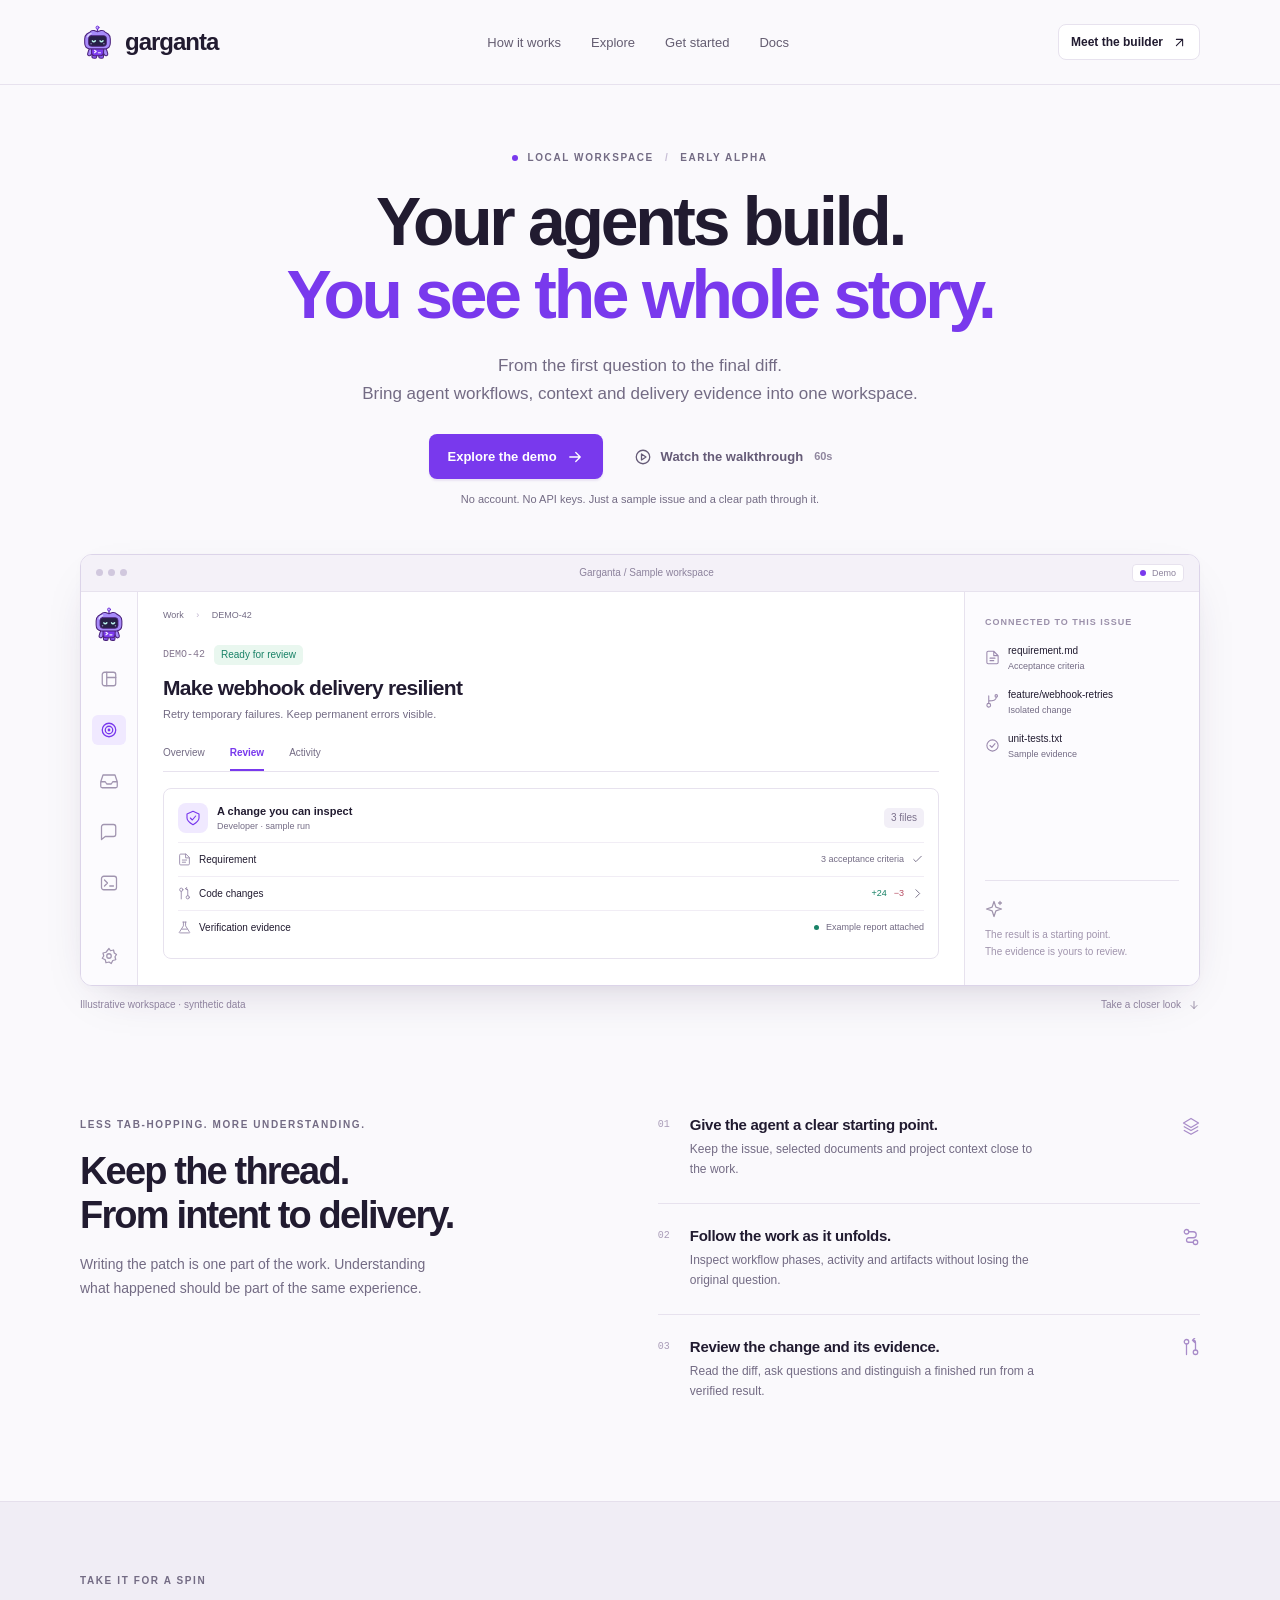
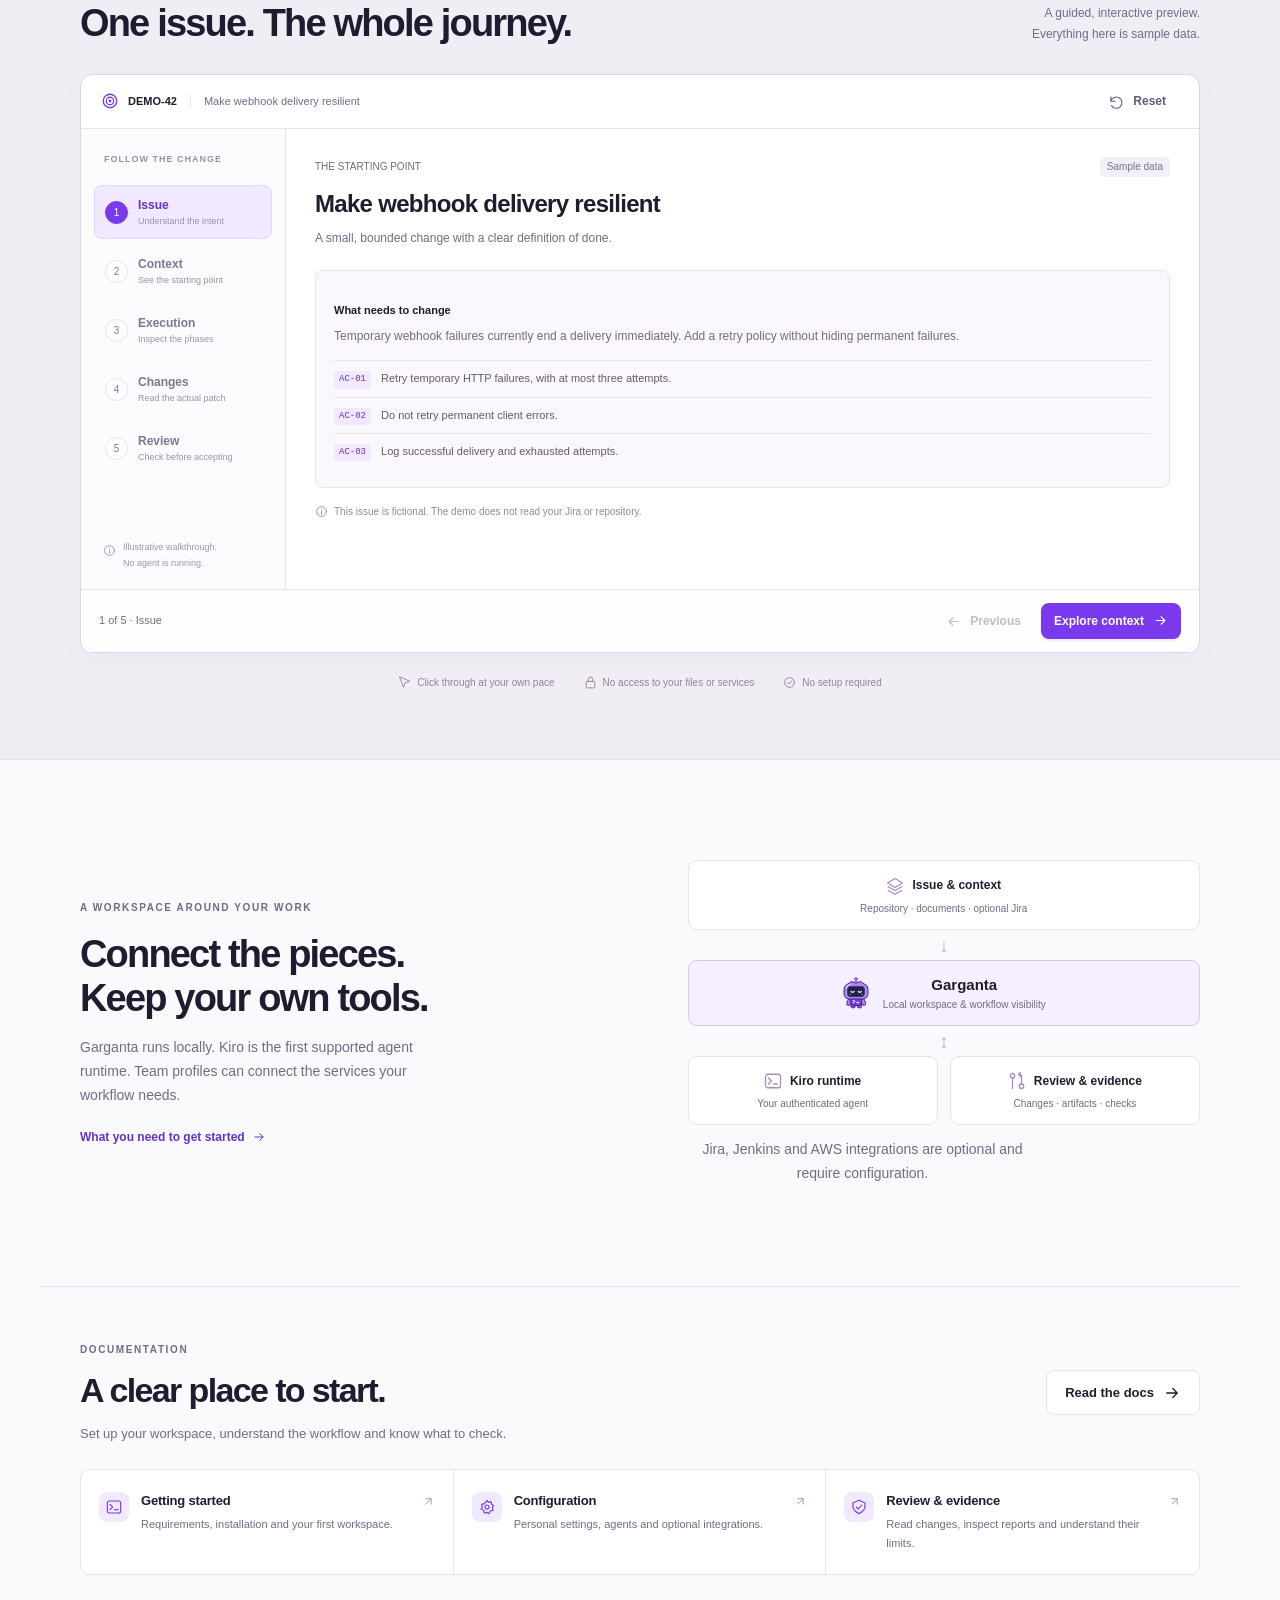
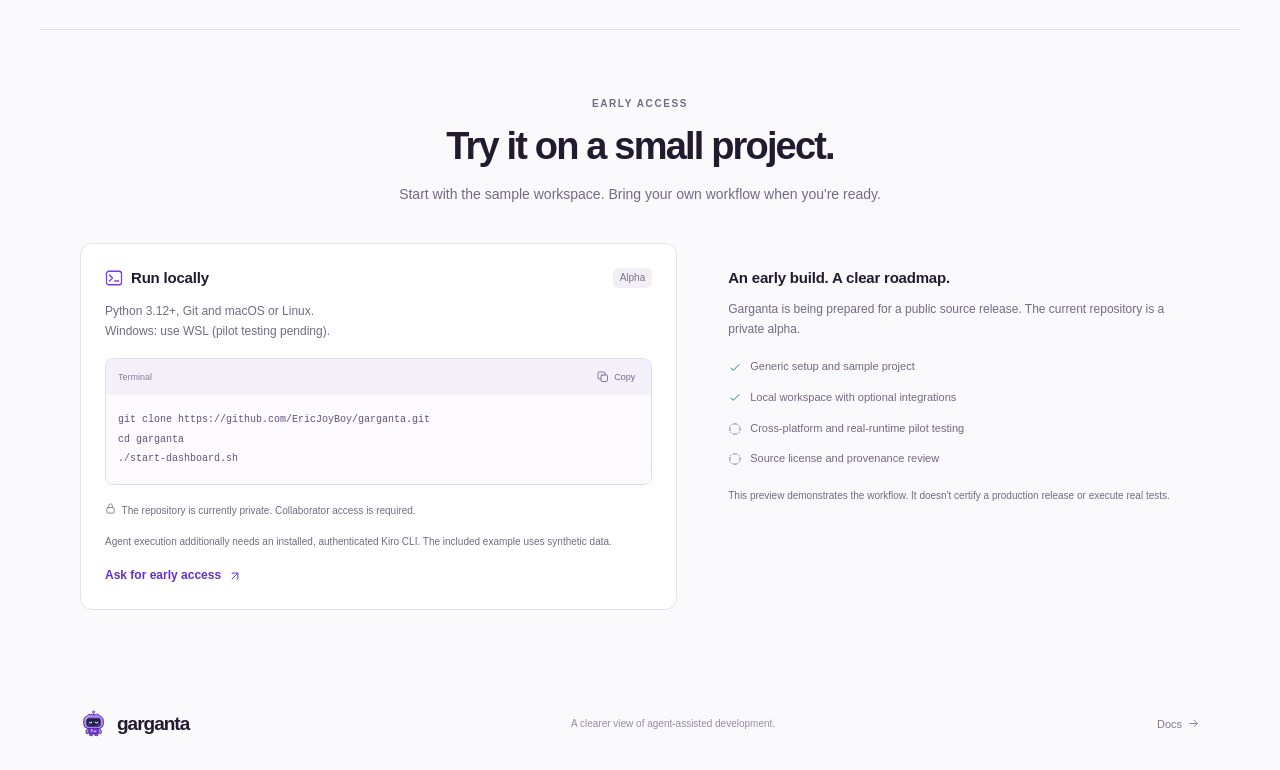
==== commit 0b0a5a23: "Add public documentation and simplify author presence" ====
--- a/index.html
+++ b/index.html
@@ -15,7 +15,7 @@
 <a class="skip-link" href="#main">Skip to content</a>
 <header class="site-header"><nav class="nav wrap" aria-label="Main navigation">
 <a class="brand" href="#" aria-label="Garganta home"><img src="./assets/robot.svg" width="35" height="42" alt=""><span>garganta</span></a>
-<div class="nav-links"><a href="#how-it-works">How it works</a><a href="#demo">Explore</a><a href="#get-started">Get started</a></div>
+<div class="nav-links"><a href="#how-it-works">How it works</a><a href="#demo">Explore</a><a href="#get-started">Get started</a><a href="./docs/">Docs</a></div>
 <a class="button button-small button-outline nav-cta" href="https://github.com/EricJoyBoy" target="_blank" rel="noopener noreferrer">Meet the builder <span data-icon="arrow-up-right"></span></a>
 </nav></header>
 <main id="main">
@@ -45,12 +45,15 @@
 <div class="demo-reassurance"><span><span data-icon="mouse-pointer"></span> Click through at your own pace</span><span><span data-icon="lock"></span> No access to your files or services</span><span><span data-icon="check-circle"></span> No setup required</span></div>
 </div></section>
 <section class="architecture wrap"><div><p class="eyebrow">A WORKSPACE AROUND YOUR WORK</p><h2>Connect the pieces.<br>Keep your own tools.</h2><p>Garganta runs locally. Kiro is the first supported agent runtime. Team profiles can connect the services your workflow needs.</p><a class="text-link" href="#get-started">What you need to get started <span data-icon="arrow-right"></span></a></div><div class="architecture-diagram" aria-label="Garganta connects the issue and context, Kiro runtime, and review evidence"><div class="diagram-node"><span data-icon="layers"></span><strong>Issue & context</strong><small>Repository · documents · optional Jira</small></div><div class="diagram-connector">↓</div><div class="diagram-node diagram-primary"><img src="./assets/robot.svg" alt="" width="28" height="34"><div><strong>Garganta</strong><small>Local workspace & workflow visibility</small></div></div><div class="diagram-connector">↕</div><div class="diagram-pair"><div class="diagram-node"><span data-icon="terminal"></span><strong>Kiro runtime</strong><small>Your authenticated agent</small></div><div class="diagram-node"><span data-icon="git-pull-request"></span><strong>Review & evidence</strong><small>Changes · artifacts · checks</small></div></div><p class="diagram-caption">Jira, Jenkins and AWS integrations are optional and require configuration.</p></div></section>
+<section class="docs-section wrap" id="docs" aria-labelledby="docs-title">
+<div class="docs-section-heading"><div><p class="eyebrow">DOCUMENTATION</p><h2 id="docs-title">A clear place to start.</h2><p>Set up your workspace, understand the workflow and know what to check.</p></div><a class="button button-outline" href="./docs/">Read the docs <span data-icon="arrow-right"></span></a></div>
+<div class="docs-links"><a href="./docs/#getting-started"><span class="icon-tile" data-icon="terminal"></span><div><h3>Getting started</h3><p>Requirements, installation and your first workspace.</p></div><span data-icon="arrow-up-right"></span></a><a href="./docs/#configuration"><span class="icon-tile" data-icon="settings"></span><div><h3>Configuration</h3><p>Personal settings, agents and optional integrations.</p></div><span data-icon="arrow-up-right"></span></a><a href="./docs/#review"><span class="icon-tile" data-icon="shield-check"></span><div><h3>Review & evidence</h3><p>Read changes, inspect reports and understand their limits.</p></div><span data-icon="arrow-up-right"></span></a></div>
+</section>
 <section class="start-section wrap" id="get-started"><div class="start-heading"><p class="eyebrow">EARLY ACCESS</p><h2>Try it on a small project.</h2><p>Start with the sample workspace. Bring your own workflow when you're ready.</p></div><div class="start-grid"><article class="installation"><div class="installation-title"><span data-icon="terminal"></span><h3>Run locally</h3><span class="badge badge-muted">Alpha</span></div><p>Python 3.12+, Git and macOS or Linux.<br>Windows: use WSL (pilot testing pending).</p><div class="command-block"><div><span>Terminal</span><button id="copy-install" aria-label="Copy installation commands"><span data-icon="copy"></span><span id="copy-label">Copy</span></button></div><pre><code>git clone https://github.com/EricJoyBoy/garganta.git
 cd garganta
 ./start-dashboard.sh</code></pre></div><p class="installation-note"><span data-icon="lock"></span> The repository is currently private. Collaborator access is required.</p><p class="installation-note">Agent execution additionally needs an installed, authenticated Kiro CLI. The included example uses synthetic data.</p><a class="text-link" href="https://github.com/EricJoyBoy" target="_blank" rel="noopener noreferrer">Ask for early access <span data-icon="arrow-up-right"></span></a></article><article class="release-status"><h3>An early build. A clear roadmap.</h3><p>Garganta is being prepared for a public source release. The current repository is a private alpha.</p><ul><li><span data-icon="check"></span> Generic setup and sample project</li><li><span data-icon="check"></span> Local workspace with optional integrations</li><li><span data-icon="circle-dashed"></span> Cross-platform and real-runtime pilot testing</li><li><span data-icon="circle-dashed"></span> Source license and provenance review</li></ul><p class="status-footnote">This preview demonstrates the workflow. It doesn't certify a production release or execute real tests.</p></article></div></section>
-<section class="builder-section wrap" id="builder"><div class="builder-mark">EM</div><div><p class="eyebrow">THE PERSON BEHIND THE WORKSPACE</p><h2>Built by Eric.</h2><p>I’m building Garganta to make agent-assisted development easier to follow, review and adapt to real engineering workflows.</p></div><a class="button button-outline" href="https://github.com/EricJoyBoy" target="_blank" rel="noopener noreferrer">Let's talk about your workflow <span data-icon="arrow-up-right"></span></a></section>
 </main>
-<footer class="wrap site-footer"><a class="brand" href="#"><img src="./assets/robot.svg" width="27" height="33" alt=""><span>garganta</span></a><span>A clearer view of agent-assisted development.</span><a href="https://github.com/EricJoyBoy" target="_blank" rel="noopener noreferrer">GitHub <span data-icon="arrow-up-right"></span></a></footer>
+<footer class="wrap site-footer"><a class="brand" href="#"><img src="./assets/robot.svg" width="27" height="33" alt=""><span>garganta</span></a><span>A clearer view of agent-assisted development.</span><a href="./docs/">Docs <span data-icon="arrow-right"></span></a></footer>
 <dialog id="walkthrough-dialog" aria-labelledby="walkthrough-title"><div class="dialog-top"><div><p class="eyebrow">60-SECOND WALKTHROUGH</p><h2 id="walkthrough-title">From issue to evidence.</h2></div><button id="close-walkthrough" class="icon-button" aria-label="Close walkthrough"><span data-icon="x"></span></button></div><p class="walkthrough-disclaimer">Visual walkthrough · synthetic data · no live agent execution</p><video id="walkthrough-video" controls playsinline preload="none" poster="./assets/walkthrough-poster.png"><source src="./assets/walkthrough.webm" type="video/webm"><track kind="captions" src="./assets/walkthrough.vtt" srclang="en" label="English" default>Your browser does not support this video.</video><a class="text-link" href="#demo" id="try-after-video">Explore it yourself <span data-icon="arrow-right"></span></a></dialog>
 <div class="toast" id="toast" role="status" aria-live="polite"></div>
 </body></html>
--- a/style.css
+++ b/style.css
@@ -4,3 +4,55 @@
 @media(max-width:400px){.hero-actions{flex-wrap:wrap;row-gap:5px}.nav-links>a:first-child{display:none}.nav-links a{white-space:nowrap}.hero h1{font-size:36px}.product-titlebar>span:not(.tag){max-width:145px;text-align:center}.row-trailing{flex-wrap:wrap;justify-content:flex-end}.preview-review-row>strong{max-width:96px}.command-block{min-width:0}.installation{min-width:0}}
 
 video{aspect-ratio:1000/908;max-height:62vh}
+
+/* Documentation entry point and reading layout. */
+.nav-links a[aria-current="page"]{color:var(--purple-dark);font-weight:650}
+.docs-section{border-top:1px solid var(--line);padding-top:54px;padding-bottom:54px}
+.docs-section-heading{display:flex;align-items:center;justify-content:space-between;gap:25px;margin-bottom:24px}
+.docs-section-heading h2{font-size:34px;line-height:1.2;margin-top:12px}
+.docs-section-heading p:not(.eyebrow){font-size:13px;color:var(--muted);margin-top:12px}
+.docs-links{display:grid;grid-template-columns:repeat(3,minmax(0,1fr));border:1px solid var(--line);background:#fff;border-radius:10px;overflow:hidden}
+.docs-links>a{display:flex;align-items:flex-start;gap:12px;padding:22px 18px;border-right:1px solid var(--line);transition:background .15s}
+.docs-links>a:last-child{border:0}.docs-links>a:hover{background:#faf7ff}
+.docs-links h3{font-size:13px;font-weight:600;margin:1px 0 7px;letter-spacing:-.2px}
+.docs-links p{font-size:11px;color:var(--muted);line-height:1.7}
+.docs-links>a>span:last-child{color:#a292b2;margin-left:auto;flex-shrink:0}.docs-links>a>span:last-child svg{width:13px;height:13px}
+.docs-layout{display:grid;grid-template-columns:185px minmax(0,1fr);gap:64px;padding-top:45px;padding-bottom:65px;align-items:start}
+.docs-sidebar{position:sticky;top:24px;padding-top:5px;font-size:12px}
+.docs-sidebar details>summary{font-size:10px;letter-spacing:1.1px;color:#97879f;font-weight:600;list-style:none;margin-bottom:17px;cursor:default;text-transform:uppercase}
+.docs-sidebar details>summary::-webkit-details-marker{display:none}
+.docs-sidebar nav{display:flex;flex-direction:column;gap:3px}
+.docs-sidebar nav a{display:block;color:var(--muted);border-left:2px solid var(--line);padding:9px 12px;line-height:1.45}
+.docs-sidebar nav a:hover,.docs-sidebar nav a:focus-visible{color:var(--purple-dark);background:var(--purple-soft);border-left-color:var(--purple)}
+.docs-back{display:block;margin-top:26px;padding-top:20px;border-top:1px solid var(--line);font-size:10px;color:#9986ab}
+.docs-content{max-width:760px;min-width:0}.docs-content:focus{outline:none}
+.docs-page-intro{padding-bottom:25px}.docs-page-intro h1{font-size:42px;line-height:1.14;margin:17px 0 14px;letter-spacing:-1.7px}
+.docs-page-intro>p:not(.eyebrow){font-size:15px;color:var(--muted);max-width:590px}
+.docs-page-intro>.badge{margin-top:20px}.docs-callout{background:#f2ecfb;border:1px solid #e4d8f3;border-radius:9px;padding:16px 18px;margin:0 0 26px}
+.docs-callout strong{font-size:12px;font-weight:600;color:#64438a}
+.docs-content .docs-callout p{font-size:12px;margin:7px 0 0;color:#7b668f;line-height:1.75}
+.doc-section{border-top:1px solid var(--line);padding-top:30px;margin-top:31px;scroll-margin-top:25px}
+.doc-section>.eyebrow{font-size:9px;letter-spacing:1.2px;color:#9b89aa}
+.doc-section h2{font-size:28px;line-height:1.3;letter-spacing:-.8px;margin:11px 0 15px}
+.doc-section h3{font-size:15px;font-weight:600;margin:24px 0 10px;letter-spacing:-.3px}
+.docs-content p,.docs-content li{font-size:13px;line-height:1.85;color:#72637e}
+.docs-content p{margin:12px 0}.docs-content ul,.docs-content ol{padding-left:21px;margin:12px 0}.docs-content li{padding-left:3px;margin-bottom:7px}
+.docs-content strong{color:#4b3e59}.docs-content a:not(.button){color:var(--purple-dark);text-decoration:underline;text-underline-offset:3px}
+.docs-content code{font-family:ui-monospace,SFMono-Regular,Consolas,monospace;font-size:.9em;color:#73508c;background:#efe8f6;padding:2px 4px;border-radius:3px;overflow-wrap:anywhere}
+.docs-content pre{margin:17px 0;padding:16px 18px;border:1px solid #e3d9ed;border-radius:8px;background:#f5f0fa;overflow:auto;line-height:1.85}
+.docs-content pre code{background:transparent;padding:0;color:#654b7c;font-size:11px;overflow-wrap:normal}
+.docs-tip{margin-top:20px;border-left:3px solid #c6afe4;padding:7px 14px;background:#f7f3fb;color:#887398;font-size:12px;line-height:1.8}
+.docs-tip strong{color:#655070}.docs-content blockquote{margin:18px 0;border-left:3px solid #c6afe4;background:#f4eefb;border-radius:0 7px 7px 0;padding:15px 18px;color:#725887;font-size:13px;line-height:1.85}
+.doc-table-wrap{border:1px solid var(--line);border-radius:9px;overflow:auto;margin:20px 0}
+.docs-content table{border-collapse:collapse;width:100%;text-align:left;background:#fff;font-size:11px;line-height:1.7}
+.docs-content caption{text-align:left;padding:11px 14px;font-size:10px;color:#94839f;background:#faf7fd}
+.docs-content th{padding:10px 14px;border-top:1px solid var(--line);border-bottom:1px solid var(--line);font-weight:600;color:#63516f;background:#f7f3fb}
+.docs-content td{padding:12px 14px;border-bottom:1px solid #f0eaf5;vertical-align:top;color:#7c6989}
+.docs-content tr:last-child td{border-bottom:0}.docs-content td:first-child{width:38%}
+.doc-integration h3{margin-top:18px}.doc-faq{border-bottom:1px solid var(--line)}
+.doc-faq summary{padding:15px 0;cursor:pointer;font-size:12px;font-weight:550;color:#6e537f;line-height:1.7}
+.docs-content .doc-faq p{margin:0 0 17px;font-size:12px;line-height:1.8}
+.docs-end{display:flex;justify-content:space-between;align-items:center;gap:15px;border-top:1px solid var(--line);margin-top:35px;padding-top:25px;font-size:12px;color:var(--muted)}
+@media(max-width:1000px){.docs-layout{grid-template-columns:165px minmax(0,1fr);gap:35px}.docs-links>a{gap:9px;padding:18px 13px}.docs-links>a>span:last-child{display:none}}
+@media(max-width:760px){.nav{height:auto;min-height:105px;flex-wrap:wrap;padding-top:12px;padding-bottom:11px;gap:7px 15px}.nav-cta{display:inline-flex;min-height:32px;font-size:10px;padding:7px 9px;margin-left:auto}.nav-cta svg{height:12px;width:12px}.nav-links{order:3;flex-basis:100%;justify-content:center;gap:24px;padding-top:6px;font-size:11px}.docs-section{padding-block:37px}.docs-section-heading{align-items:flex-start;flex-direction:column;gap:17px}.docs-section-heading h2{font-size:29px}.docs-section-heading p:not(.eyebrow){font-size:12px}.docs-links{grid-template-columns:1fr}.docs-links>a{border-right:0;border-bottom:1px solid var(--line);padding:18px}.docs-links>a>span:last-child{display:block}.docs-links h3{font-size:13px}.docs-links p{font-size:11px}.docs-layout{grid-template-columns:1fr;gap:27px;padding-top:24px;padding-bottom:38px}.docs-sidebar{position:static;padding:0;border:1px solid var(--line);border-radius:9px;background:#fff}.docs-sidebar details>summary{padding:13px 15px;margin:0;font-size:10px;cursor:pointer;display:list-item;list-style:disclosure-open inside}.docs-sidebar details:not([open])>summary{list-style-type:disclosure-closed}.docs-sidebar nav{display:grid;grid-template-columns:1fr 1fr;padding:0 11px 12px;gap:2px}.docs-sidebar nav a{font-size:11px;padding:8px}.docs-back{display:none}.docs-page-intro{padding-bottom:16px}.docs-page-intro h1{font-size:34px;margin-top:14px;letter-spacing:-1.2px}.docs-page-intro>p:not(.eyebrow){font-size:13px}.doc-section{margin-top:25px;padding-top:25px}.doc-section h2{font-size:25px}.docs-content p,.docs-content li{font-size:13px}.docs-content pre{padding:13px}.docs-content td,.docs-content th{padding:10px}.docs-end{align-items:flex-start;flex-direction:column}.docs-callout{padding:14px}.docs-content .docs-callout p{font-size:12px}.documentation-page .site-footer{margin-top:0}}
+@media(max-width:400px){.nav .brand{font-size:21px}.nav-cta{font-size:9px;gap:5px;padding:7px}.nav-links{gap:23px}.docs-sidebar nav{grid-template-columns:1fr 1fr}.docs-page-intro h1{font-size:31px}.docs-content table{font-size:10px}}
